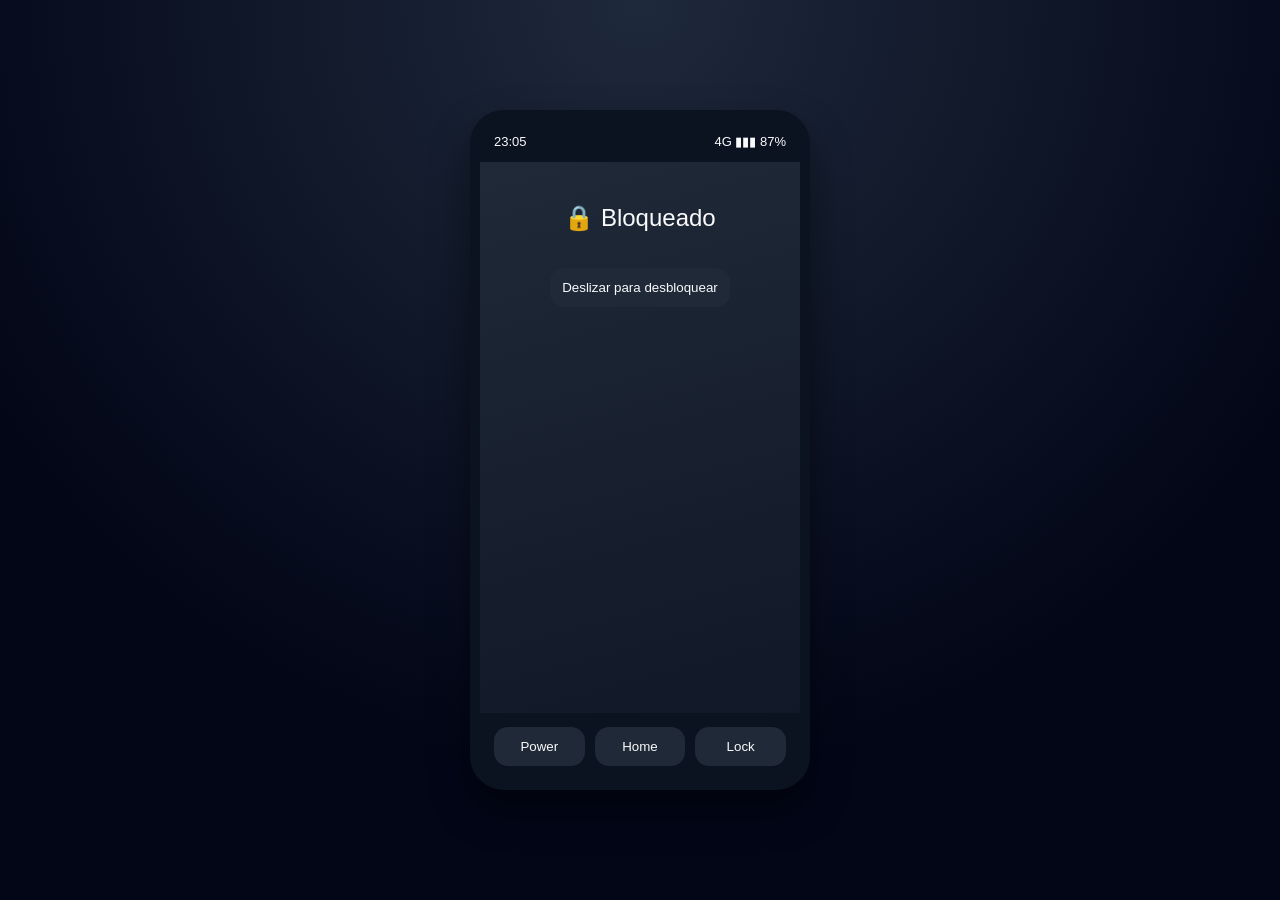
==== index.html @ 044fde47 "chore: guard clock interval setup Agent-Logs-Url: https://github.com/Alfredoprogramador/Celular_Imit" ====
<!doctype html>
<html lang="pt-BR">
  <head>
    <meta charset="UTF-8" />
    <meta name="viewport" content="width=device-width, initial-scale=1.0" />
    <title>Emulador Android para PC</title>
    <style>
      :root {
        color-scheme: dark;
        --bg: #0f172a;
        --panel: #111827;
        --screen: #1f2937;
        --accent: #22c55e;
        --text: #f9fafb;
      }

      * {
        box-sizing: border-box;
        font-family: Arial, sans-serif;
      }

      body {
        margin: 0;
        min-height: 100vh;
        background: radial-gradient(circle at top, #1e293b 0%, #020617 70%);
        display: grid;
        place-items: center;
        color: var(--text);
      }

      .phone {
        width: 340px;
        height: 680px;
        background: var(--panel);
        border: 10px solid #0b1220;
        border-radius: 34px;
        box-shadow: 0 20px 40px rgba(0, 0, 0, 0.45);
        display: flex;
        flex-direction: column;
        overflow: hidden;
      }

      .status {
        height: 42px;
        display: flex;
        align-items: center;
        justify-content: space-between;
        padding: 0 14px;
        background: #0b1220;
        font-size: 13px;
      }

      .screen {
        flex: 1;
        background: linear-gradient(165deg, #1f2937 0%, #111827 100%);
        padding: 18px;
        display: grid;
        gap: 12px;
        align-content: start;
      }

      .locked {
        display: grid;
        place-items: center;
        font-size: 24px;
        text-align: center;
        gap: 12px;
      }

      .apps {
        display: grid;
        grid-template-columns: repeat(2, minmax(120px, 1fr));
        gap: 12px;
      }

      .app,
      .action,
      .key {
        border: none;
        border-radius: 14px;
        color: var(--text);
        background: #1f2937;
        padding: 12px;
        cursor: pointer;
      }

      .app:hover,
      .action:hover,
      .key:hover {
        background: #374151;
      }

      .output {
        background: #0b1220;
        border-radius: 12px;
        padding: 12px;
        min-height: 94px;
        font-size: 14px;
      }

      .dial {
        display: grid;
        grid-template-columns: repeat(3, 1fr);
        gap: 8px;
      }

      .controls {
        display: grid;
        grid-template-columns: repeat(3, 1fr);
        gap: 10px;
        padding: 14px;
        background: #0b1220;
      }

      .action {
        background: #1f2937;
      }

      .call {
        background: var(--accent);
        color: #022c22;
        font-weight: bold;
      }
    </style>
  </head>
  <body>
    <main class="phone">
      <header class="status">
        <span id="clock">00:00</span>
        <span>4G ▮▮▮ 87%</span>
      </header>

      <section class="screen" id="screen"></section>

      <footer class="controls">
        <button class="action" id="power" aria-label="Ligar ou desligar aparelho">Power</button>
        <button class="action" id="home" aria-label="Voltar para tela inicial">Home</button>
        <button class="action" id="lock" aria-label="Bloquear aparelho">Lock</button>
      </footer>
    </main>

    <script>
      const state = {
        powered: true,
        locked: true,
        activeApp: null,
        dialedNumber: ""
      };
      const dialKeys = [1, 2, 3, 4, 5, 6, 7, 8, 9, "*", 0, "#"];
      const MAX_DIAL_LENGTH = 15;
      const dialPattern = new RegExp(`^[0-9*#]{1,${MAX_DIAL_LENGTH}}$`);

      const screen = document.getElementById("screen");
      const clock = document.getElementById("clock");

      function tickClock() {
        if (!clock) return;
        const now = new Date();
        clock.textContent = now.toLocaleTimeString("pt-BR", {
          hour: "2-digit",
          minute: "2-digit"
        });
      }

      function escapeHtml(value) {
        return String(value)
          .replaceAll("&", "&amp;")
          .replaceAll("<", "&lt;")
          .replaceAll(">", "&gt;")
          .replaceAll("\"", "&quot;")
          .replaceAll("'", "&#39;");
      }

      function render() {
        if (!state.powered) {
          screen.innerHTML = `<div class="locked"><p>Tela desligada</p><small>Pressione Power</small></div>`;
          return;
        }

        if (state.locked) {
          screen.innerHTML = `<div class="locked"><p>🔒 Bloqueado</p><button class="action" id="unlock">Deslizar para desbloquear</button></div>`;
          document.getElementById("unlock").onclick = () => {
            state.locked = false;
            render();
          };
          return;
        }

        if (!state.activeApp) {
          screen.innerHTML = `
            <h3>Apps</h3>
            <div class="apps">
              <button class="app" data-app="phone">📞 Telefone</button>
              <button class="app" data-app="messages">💬 Mensagens</button>
              <button class="app" data-app="camera">📷 Câmera</button>
              <button class="app" data-app="browser">🌐 Navegador</button>
            </div>
            <div class="output">Selecione um app para simular o uso no PC.</div>
          `;

          document.querySelectorAll("[data-app]").forEach((button) => {
            button.onclick = () => {
              state.activeApp = button.dataset.app;
              render();
            };
          });
          return;
        }

        if (state.activeApp === "phone") {
          screen.innerHTML = `
            <h3>📞 Discador Android</h3>
            <div class="output" id="dial-output" aria-live="polite">Número: ${state.dialedNumber ? escapeHtml(state.dialedNumber) : "(vazio)"}</div>
            <div class="dial">
              ${dialKeys.map((k) => `<button class="key" data-key="${escapeHtml(k)}">${escapeHtml(k)}</button>`).join("")}
            </div>
            <button class="action call" id="call">Ligar</button>
          `;

          document.querySelectorAll("[data-key]").forEach((button) => {
            button.onclick = () => {
              if (state.dialedNumber.length >= MAX_DIAL_LENGTH) return;
              state.dialedNumber += button.dataset.key;
              render();
            };
          });

          document.getElementById("call").onclick = () => {
            const output = document.getElementById("dial-output");
            if (!state.dialedNumber) {
              output.textContent = "Digite um número antes de ligar.";
              return;
            }
            if (!dialPattern.test(state.dialedNumber)) {
              output.textContent = "Número inválido.";
              state.dialedNumber = "";
              return;
            }
            output.textContent = `Chamando ${state.dialedNumber}...`;
            state.dialedNumber = "";
          };

          return;
        }

        if (state.activeApp === "messages") {
          screen.innerHTML = `
            <h3>💬 Mensagens</h3>
            <div class="output">Nenhuma mensagem nova.</div>
          `;
          return;
        }

        if (state.activeApp === "camera") {
          screen.innerHTML = `
            <h3>📷 Câmera</h3>
            <div class="output">Câmera simulada: visualize a prévia e capture screenshots no PC.</div>
          `;
          return;
        }

        screen.innerHTML = `
          <h3>🌐 Navegador</h3>
          <div class="output">Navegação simulada no ambiente desktop.</div>
        `;
      }

      document.getElementById("power").onclick = () => {
        state.powered = !state.powered;
        state.locked = true;
        state.activeApp = null;
        state.dialedNumber = "";
        render();
      };

      document.getElementById("home").onclick = () => {
        if (!state.powered || state.locked) return;
        state.activeApp = null;
        state.dialedNumber = "";
        render();
      };

      document.getElementById("lock").onclick = () => {
        if (!state.powered) return;
        state.locked = true;
        state.activeApp = null;
        state.dialedNumber = "";
        render();
      };

      tickClock();
      if (clock) setInterval(tickClock, 1000);
      render();
    </script>
  </body>
</html>
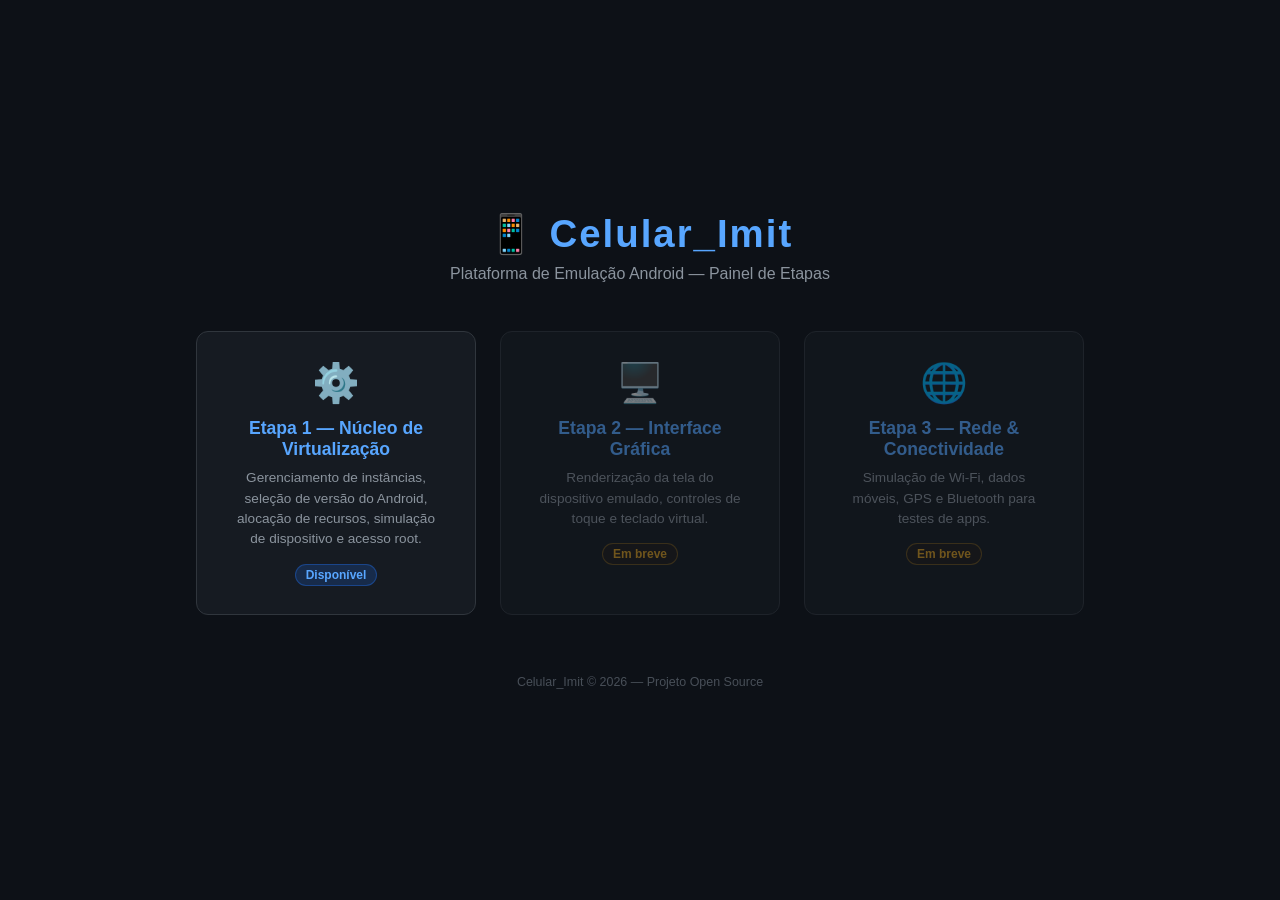
==== commit 7f21cd6d: "feat: Etapa 1 - Núcleo de Virtualização e Sistema Agent-Logs-Url: https://github.com/Alfredoprograma" ====
--- a/index.html
+++ b/index.html
@@ -1,296 +1,132 @@
-<!doctype html>
+<!DOCTYPE html>
 <html lang="pt-BR">
-  <head>
-    <meta charset="UTF-8" />
-    <meta name="viewport" content="width=device-width, initial-scale=1.0" />
-    <title>Emulador Android para PC</title>
-    <style>
-      :root {
-        color-scheme: dark;
-        --bg: #0f172a;
-        --panel: #111827;
-        --screen: #1f2937;
-        --accent: #22c55e;
-        --text: #f9fafb;
-      }
+<head>
+  <meta charset="UTF-8" />
+  <meta name="viewport" content="width=device-width, initial-scale=1.0" />
+  <title>Celular_Imit — Emulador Android</title>
+  <style>
+    *, *::before, *::after { box-sizing: border-box; margin: 0; padding: 0; }
 
-      * {
-        box-sizing: border-box;
-        font-family: Arial, sans-serif;
-      }
+    body {
+      font-family: 'Segoe UI', Arial, sans-serif;
+      background: #0d1117;
+      color: #c9d1d9;
+      min-height: 100vh;
+      display: flex;
+      flex-direction: column;
+      align-items: center;
+      justify-content: center;
+    }
 
-      body {
-        margin: 0;
-        min-height: 100vh;
-        background: radial-gradient(circle at top, #1e293b 0%, #020617 70%);
-        display: grid;
-        place-items: center;
-        color: var(--text);
-      }
+    header {
+      text-align: center;
+      margin-bottom: 48px;
+    }
 
-      .phone {
-        width: 340px;
-        height: 680px;
-        background: var(--panel);
-        border: 10px solid #0b1220;
-        border-radius: 34px;
-        box-shadow: 0 20px 40px rgba(0, 0, 0, 0.45);
-        display: flex;
-        flex-direction: column;
-        overflow: hidden;
-      }
+    header h1 {
+      font-size: 2.4rem;
+      color: #58a6ff;
+      letter-spacing: 2px;
+    }
 
-      .status {
-        height: 42px;
-        display: flex;
-        align-items: center;
-        justify-content: space-between;
-        padding: 0 14px;
-        background: #0b1220;
-        font-size: 13px;
-      }
+    header p {
+      margin-top: 8px;
+      font-size: 1rem;
+      color: #8b949e;
+    }
 
-      .screen {
-        flex: 1;
-        background: linear-gradient(165deg, #1f2937 0%, #111827 100%);
-        padding: 18px;
-        display: grid;
-        gap: 12px;
-        align-content: start;
-      }
+    .stages {
+      display: flex;
+      gap: 24px;
+      flex-wrap: wrap;
+      justify-content: center;
+    }
 
-      .locked {
-        display: grid;
-        place-items: center;
-        font-size: 24px;
-        text-align: center;
-        gap: 12px;
-      }
+    .stage-card {
+      background: #161b22;
+      border: 1px solid #30363d;
+      border-radius: 12px;
+      padding: 28px 36px;
+      width: 280px;
+      text-align: center;
+      transition: border-color 0.2s, transform 0.2s;
+      text-decoration: none;
+      color: inherit;
+      display: block;
+    }
 
-      .apps {
-        display: grid;
-        grid-template-columns: repeat(2, minmax(120px, 1fr));
-        gap: 12px;
-      }
+    .stage-card:hover {
+      border-color: #58a6ff;
+      transform: translateY(-4px);
+    }
 
-      .app,
-      .action,
-      .key {
-        border: none;
-        border-radius: 14px;
-        color: var(--text);
-        background: #1f2937;
-        padding: 12px;
-        cursor: pointer;
-      }
+    .stage-card .icon {
+      font-size: 2.4rem;
+      margin-bottom: 12px;
+    }
 
-      .app:hover,
-      .action:hover,
-      .key:hover {
-        background: #374151;
-      }
+    .stage-card h2 {
+      font-size: 1.1rem;
+      color: #58a6ff;
+      margin-bottom: 8px;
+    }
 
-      .output {
-        background: #0b1220;
-        border-radius: 12px;
-        padding: 12px;
-        min-height: 94px;
-        font-size: 14px;
-      }
+    .stage-card p {
+      font-size: 0.85rem;
+      color: #8b949e;
+      line-height: 1.5;
+    }
 
-      .dial {
-        display: grid;
-        grid-template-columns: repeat(3, 1fr);
-        gap: 8px;
-      }
+    .badge {
+      display: inline-block;
+      margin-top: 14px;
+      padding: 3px 10px;
+      border-radius: 20px;
+      font-size: 0.75rem;
+      font-weight: 600;
+      background: #1f6feb33;
+      color: #58a6ff;
+      border: 1px solid #1f6feb66;
+    }
 
-      .controls {
-        display: grid;
-        grid-template-columns: repeat(3, 1fr);
-        gap: 10px;
-        padding: 14px;
-        background: #0b1220;
-      }
+    .badge.wip { background: #3d1f0033; color: #d29922; border-color: #d2992266; }
 
-      .action {
-        background: #1f2937;
-      }
+    footer {
+      margin-top: 60px;
+      font-size: 0.78rem;
+      color: #484f58;
+    }
+  </style>
+</head>
+<body>
+  <header>
+    <h1>📱 Celular_Imit</h1>
+    <p>Plataforma de Emulação Android — Painel de Etapas</p>
+  </header>
 
-      .call {
-        background: var(--accent);
-        color: #022c22;
-        font-weight: bold;
-      }
-    </style>
-  </head>
-  <body>
-    <main class="phone">
-      <header class="status">
-        <span id="clock">00:00</span>
-        <span>4G ▮▮▮ 87%</span>
-      </header>
+  <div class="stages">
+    <a class="stage-card" href="virtualization/nucleus.html">
+      <div class="icon">⚙️</div>
+      <h2>Etapa 1 — Núcleo de Virtualização</h2>
+      <p>Gerenciamento de instâncias, seleção de versão do Android, alocação de recursos, simulação de dispositivo e acesso root.</p>
+      <span class="badge">Disponível</span>
+    </a>
 
-      <section class="screen" id="screen"></section>
+    <div class="stage-card" style="cursor:default; opacity:0.5;">
+      <div class="icon">🖥️</div>
+      <h2>Etapa 2 — Interface Gráfica</h2>
+      <p>Renderização da tela do dispositivo emulado, controles de toque e teclado virtual.</p>
+      <span class="badge wip">Em breve</span>
+    </div>
 
-      <footer class="controls">
-        <button class="action" id="power" aria-label="Ligar ou desligar aparelho">Power</button>
-        <button class="action" id="home" aria-label="Voltar para tela inicial">Home</button>
-        <button class="action" id="lock" aria-label="Bloquear aparelho">Lock</button>
-      </footer>
-    </main>
+    <div class="stage-card" style="cursor:default; opacity:0.5;">
+      <div class="icon">🌐</div>
+      <h2>Etapa 3 — Rede & Conectividade</h2>
+      <p>Simulação de Wi-Fi, dados móveis, GPS e Bluetooth para testes de apps.</p>
+      <span class="badge wip">Em breve</span>
+    </div>
+  </div>
 
-    <script>
-      const state = {
-        powered: true,
-        locked: true,
-        activeApp: null,
-        dialedNumber: ""
-      };
-      const dialKeys = [1, 2, 3, 4, 5, 6, 7, 8, 9, "*", 0, "#"];
-      const MAX_DIAL_LENGTH = 15;
-      const dialPattern = new RegExp(`^[0-9*#]{1,${MAX_DIAL_LENGTH}}$`);
-
-      const screen = document.getElementById("screen");
-      const clock = document.getElementById("clock");
-
-      function tickClock() {
-        if (!clock) return;
-        const now = new Date();
-        clock.textContent = now.toLocaleTimeString("pt-BR", {
-          hour: "2-digit",
-          minute: "2-digit"
-        });
-      }
-
-      function escapeHtml(value) {
-        return String(value)
-          .replaceAll("&", "&amp;")
-          .replaceAll("<", "&lt;")
-          .replaceAll(">", "&gt;")
-          .replaceAll("\"", "&quot;")
-          .replaceAll("'", "&#39;");
-      }
-
-      function render() {
-        if (!state.powered) {
-          screen.innerHTML = `<div class="locked"><p>Tela desligada</p><small>Pressione Power</small></div>`;
-          return;
-        }
-
-        if (state.locked) {
-          screen.innerHTML = `<div class="locked"><p>🔒 Bloqueado</p><button class="action" id="unlock">Deslizar para desbloquear</button></div>`;
-          document.getElementById("unlock").onclick = () => {
-            state.locked = false;
-            render();
-          };
-          return;
-        }
-
-        if (!state.activeApp) {
-          screen.innerHTML = `
-            <h3>Apps</h3>
-            <div class="apps">
-              <button class="app" data-app="phone">📞 Telefone</button>
-              <button class="app" data-app="messages">💬 Mensagens</button>
-              <button class="app" data-app="camera">📷 Câmera</button>
-              <button class="app" data-app="browser">🌐 Navegador</button>
-            </div>
-            <div class="output">Selecione um app para simular o uso no PC.</div>
-          `;
-
-          document.querySelectorAll("[data-app]").forEach((button) => {
-            button.onclick = () => {
-              state.activeApp = button.dataset.app;
-              render();
-            };
-          });
-          return;
-        }
-
-        if (state.activeApp === "phone") {
-          screen.innerHTML = `
-            <h3>📞 Discador Android</h3>
-            <div class="output" id="dial-output" aria-live="polite">Número: ${state.dialedNumber ? escapeHtml(state.dialedNumber) : "(vazio)"}</div>
-            <div class="dial">
-              ${dialKeys.map((k) => `<button class="key" data-key="${escapeHtml(k)}">${escapeHtml(k)}</button>`).join("")}
-            </div>
-            <button class="action call" id="call">Ligar</button>
-          `;
-
-          document.querySelectorAll("[data-key]").forEach((button) => {
-            button.onclick = () => {
-              if (state.dialedNumber.length >= MAX_DIAL_LENGTH) return;
-              state.dialedNumber += button.dataset.key;
-              render();
-            };
-          });
-
-          document.getElementById("call").onclick = () => {
-            const output = document.getElementById("dial-output");
-            if (!state.dialedNumber) {
-              output.textContent = "Digite um número antes de ligar.";
-              return;
-            }
-            if (!dialPattern.test(state.dialedNumber)) {
-              output.textContent = "Número inválido.";
-              state.dialedNumber = "";
-              return;
-            }
-            output.textContent = `Chamando ${state.dialedNumber}...`;
-            state.dialedNumber = "";
-          };
-
-          return;
-        }
-
-        if (state.activeApp === "messages") {
-          screen.innerHTML = `
-            <h3>💬 Mensagens</h3>
-            <div class="output">Nenhuma mensagem nova.</div>
-          `;
-          return;
-        }
-
-        if (state.activeApp === "camera") {
-          screen.innerHTML = `
-            <h3>📷 Câmera</h3>
-            <div class="output">Câmera simulada: visualize a prévia e capture screenshots no PC.</div>
-          `;
-          return;
-        }
-
-        screen.innerHTML = `
-          <h3>🌐 Navegador</h3>
-          <div class="output">Navegação simulada no ambiente desktop.</div>
-        `;
-      }
-
-      document.getElementById("power").onclick = () => {
-        state.powered = !state.powered;
-        state.locked = true;
-        state.activeApp = null;
-        state.dialedNumber = "";
-        render();
-      };
-
-      document.getElementById("home").onclick = () => {
-        if (!state.powered || state.locked) return;
-        state.activeApp = null;
-        state.dialedNumber = "";
-        render();
-      };
-
-      document.getElementById("lock").onclick = () => {
-        if (!state.powered) return;
-        state.locked = true;
-        state.activeApp = null;
-        state.dialedNumber = "";
-        render();
-      };
-
-      tickClock();
-      if (clock) setInterval(tickClock, 1000);
-      render();
-    </script>
-  </body>
+  <footer>Celular_Imit © 2026 — Projeto Open Source</footer>
+</body>
 </html>
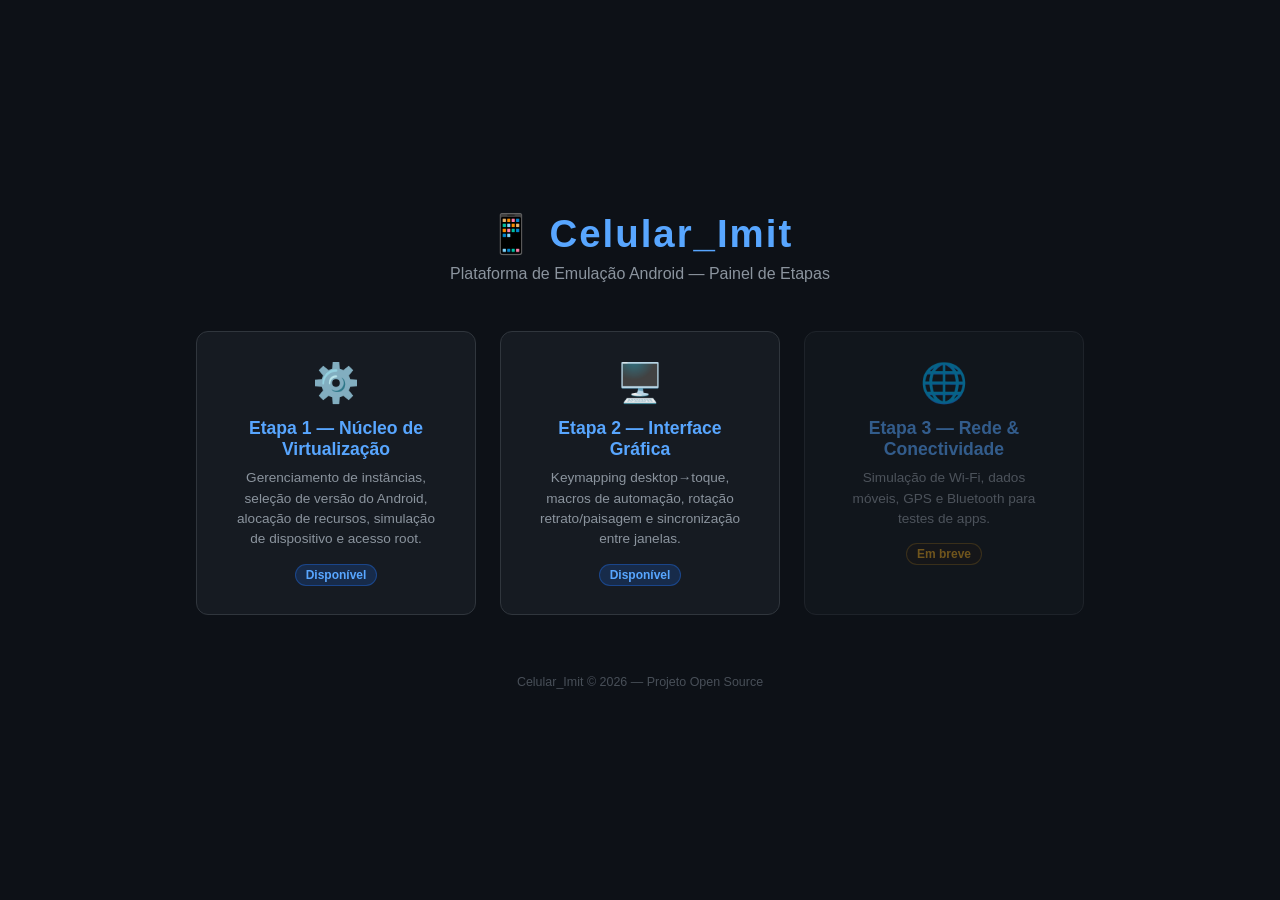
==== commit d1067f55: "feat: implementar etapa 2 de interface e controles Agent-Logs-Url: https://github.com/Alfredoprogram" ====
--- a/index.html
+++ b/index.html
@@ -112,12 +112,12 @@
       <span class="badge">Disponível</span>
     </a>
 
-    <div class="stage-card" style="cursor:default; opacity:0.5;">
+    <a class="stage-card" href="interface/interface.html">
       <div class="icon">🖥️</div>
       <h2>Etapa 2 — Interface Gráfica</h2>
-      <p>Renderização da tela do dispositivo emulado, controles de toque e teclado virtual.</p>
-      <span class="badge wip">Em breve</span>
-    </div>
+      <p>Keymapping desktop→toque, macros de automação, rotação retrato/paisagem e sincronização entre janelas.</p>
+      <span class="badge">Disponível</span>
+    </a>
 
     <div class="stage-card" style="cursor:default; opacity:0.5;">
       <div class="icon">🌐</div>
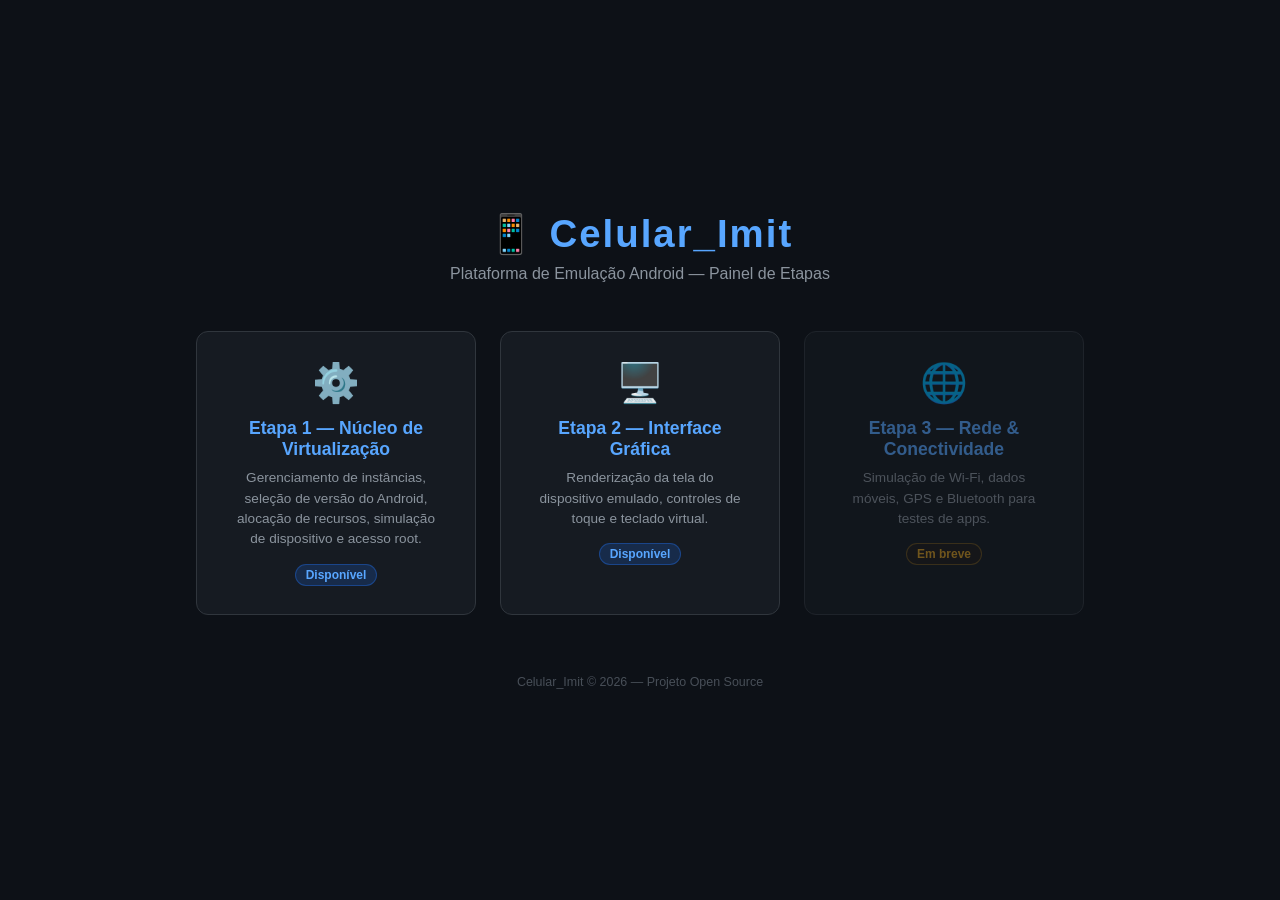
==== commit 5b4a4571: "fix: resolve add/add conflict in index.html Keep stages hub (origin/main) as index.html and preserve" ====
--- a/index.html
+++ b/index.html
@@ -112,10 +112,10 @@
       <span class="badge">Disponível</span>
     </a>
 
-    <a class="stage-card" href="interface/interface.html">
+    <a class="stage-card" href="emulator.html">
       <div class="icon">🖥️</div>
       <h2>Etapa 2 — Interface Gráfica</h2>
-      <p>Keymapping desktop→toque, macros de automação, rotação retrato/paisagem e sincronização entre janelas.</p>
+      <p>Renderização da tela do dispositivo emulado, controles de toque e teclado virtual.</p>
       <span class="badge">Disponível</span>
     </a>
 
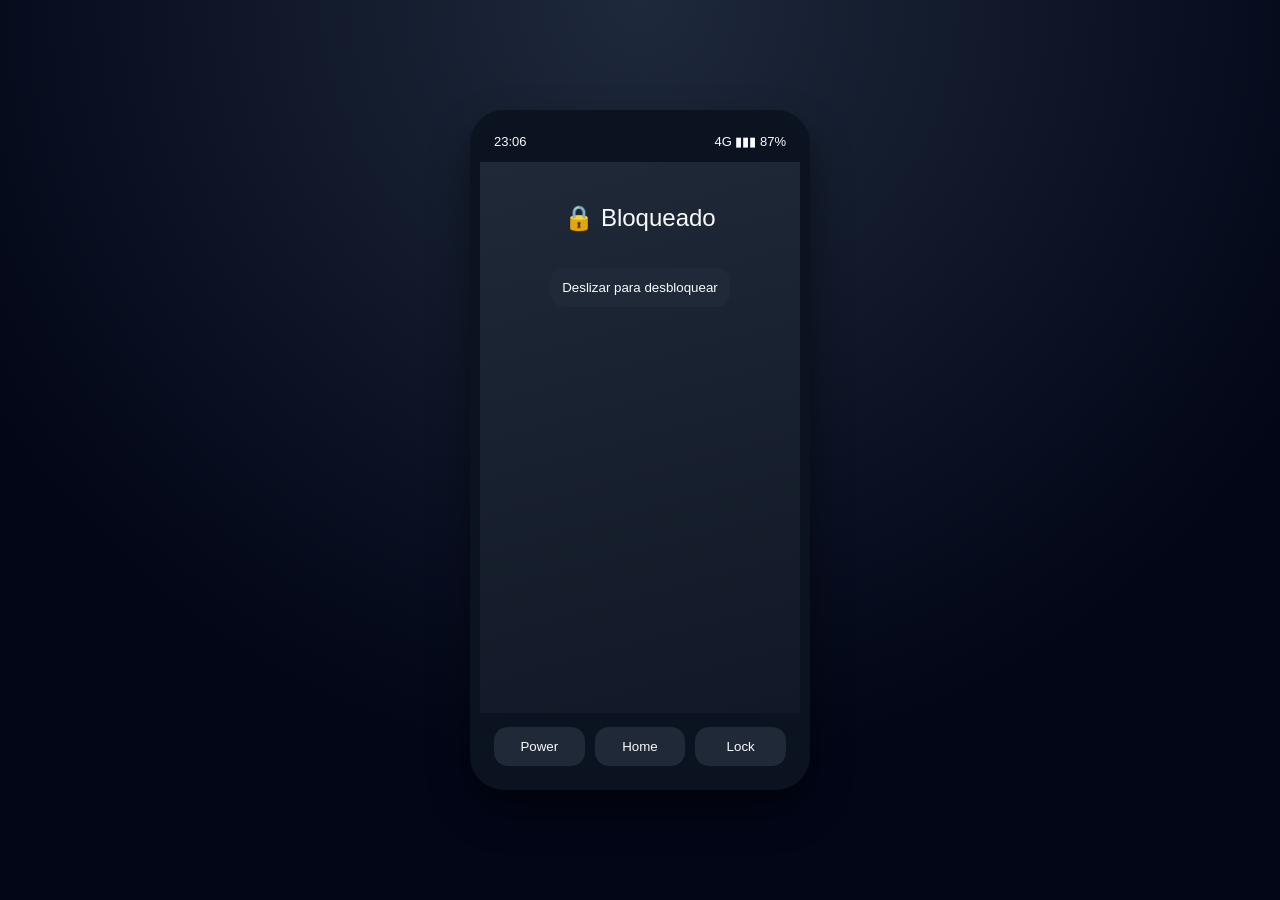
==== commit d8c36de5: "fix: apply stage 2 interface/control review updates Agent-Logs-Url: https://github.com/Alfredoprogra" ====
--- a/index.html
+++ b/index.html
@@ -1,132 +1,306 @@
-<!DOCTYPE html>
+<!doctype html>
 <html lang="pt-BR">
-<head>
-  <meta charset="UTF-8" />
-  <meta name="viewport" content="width=device-width, initial-scale=1.0" />
-  <title>Celular_Imit — Emulador Android</title>
-  <style>
-    *, *::before, *::after { box-sizing: border-box; margin: 0; padding: 0; }
-
-    body {
-      font-family: 'Segoe UI', Arial, sans-serif;
-      background: #0d1117;
-      color: #c9d1d9;
-      min-height: 100vh;
-      display: flex;
-      flex-direction: column;
-      align-items: center;
-      justify-content: center;
-    }
-
-    header {
-      text-align: center;
-      margin-bottom: 48px;
-    }
-
-    header h1 {
-      font-size: 2.4rem;
-      color: #58a6ff;
-      letter-spacing: 2px;
-    }
-
-    header p {
-      margin-top: 8px;
-      font-size: 1rem;
-      color: #8b949e;
-    }
-
-    .stages {
-      display: flex;
-      gap: 24px;
-      flex-wrap: wrap;
-      justify-content: center;
-    }
-
-    .stage-card {
-      background: #161b22;
-      border: 1px solid #30363d;
-      border-radius: 12px;
-      padding: 28px 36px;
-      width: 280px;
-      text-align: center;
-      transition: border-color 0.2s, transform 0.2s;
-      text-decoration: none;
-      color: inherit;
-      display: block;
-    }
-
-    .stage-card:hover {
-      border-color: #58a6ff;
-      transform: translateY(-4px);
-    }
-
-    .stage-card .icon {
-      font-size: 2.4rem;
-      margin-bottom: 12px;
-    }
-
-    .stage-card h2 {
-      font-size: 1.1rem;
-      color: #58a6ff;
-      margin-bottom: 8px;
-    }
-
-    .stage-card p {
-      font-size: 0.85rem;
-      color: #8b949e;
-      line-height: 1.5;
-    }
-
-    .badge {
-      display: inline-block;
-      margin-top: 14px;
-      padding: 3px 10px;
-      border-radius: 20px;
-      font-size: 0.75rem;
-      font-weight: 600;
-      background: #1f6feb33;
-      color: #58a6ff;
-      border: 1px solid #1f6feb66;
-    }
-
-    .badge.wip { background: #3d1f0033; color: #d29922; border-color: #d2992266; }
-
-    footer {
-      margin-top: 60px;
-      font-size: 0.78rem;
-      color: #484f58;
-    }
-  </style>
-</head>
-<body>
-  <header>
-    <h1>📱 Celular_Imit</h1>
-    <p>Plataforma de Emulação Android — Painel de Etapas</p>
-  </header>
-
-  <div class="stages">
-    <a class="stage-card" href="virtualization/nucleus.html">
-      <div class="icon">⚙️</div>
-      <h2>Etapa 1 — Núcleo de Virtualização</h2>
-      <p>Gerenciamento de instâncias, seleção de versão do Android, alocação de recursos, simulação de dispositivo e acesso root.</p>
-      <span class="badge">Disponível</span>
-    </a>
-
-    <a class="stage-card" href="emulator.html">
-      <div class="icon">🖥️</div>
-      <h2>Etapa 2 — Interface Gráfica</h2>
-      <p>Renderização da tela do dispositivo emulado, controles de toque e teclado virtual.</p>
-      <span class="badge">Disponível</span>
-    </a>
-
-    <div class="stage-card" style="cursor:default; opacity:0.5;">
-      <div class="icon">🌐</div>
-      <h2>Etapa 3 — Rede & Conectividade</h2>
-      <p>Simulação de Wi-Fi, dados móveis, GPS e Bluetooth para testes de apps.</p>
-      <span class="badge wip">Em breve</span>
-    </div>
-  </div>
-
-  <footer>Celular_Imit © 2026 — Projeto Open Source</footer>
-</body>
+  <head>
+    <meta charset="UTF-8" />
+    <meta name="viewport" content="width=device-width, initial-scale=1.0" />
+    <title>Emulador Android para PC</title>
+    <style>
+      :root {
+        color-scheme: dark;
+        --bg: #0f172a;
+        --panel: #111827;
+        --screen: #1f2937;
+        --accent: #22c55e;
+        --text: #f9fafb;
+      }
+
+      * {
+        box-sizing: border-box;
+        font-family: Arial, sans-serif;
+      }
+
+      body {
+        margin: 0;
+        min-height: 100vh;
+        background: radial-gradient(circle at top, #1e293b 0%, #020617 70%);
+        display: grid;
+        place-items: center;
+        color: var(--text);
+      }
+
+      .phone {
+        width: 340px;
+        height: 680px;
+        background: var(--panel);
+        border: 10px solid #0b1220;
+        border-radius: 34px;
+        box-shadow: 0 20px 40px rgba(0, 0, 0, 0.45);
+        display: flex;
+        flex-direction: column;
+        overflow: hidden;
+      }
+
+      .status {
+        height: 42px;
+        display: flex;
+        align-items: center;
+        justify-content: space-between;
+        padding: 0 14px;
+        background: #0b1220;
+        font-size: 13px;
+      }
+
+      .screen {
+        flex: 1;
+        background: linear-gradient(165deg, #1f2937 0%, #111827 100%);
+        padding: 18px;
+        display: grid;
+        gap: 12px;
+        align-content: start;
+      }
+
+      .locked {
+        display: grid;
+        place-items: center;
+        font-size: 24px;
+        text-align: center;
+        gap: 12px;
+      }
+
+      .apps {
+        display: grid;
+        grid-template-columns: repeat(2, minmax(120px, 1fr));
+        gap: 12px;
+      }
+
+      .app,
+      .action,
+      .key {
+        border: none;
+        border-radius: 14px;
+        color: var(--text);
+        background: #1f2937;
+        padding: 12px;
+        cursor: pointer;
+      }
+
+      .app:hover,
+      .action:hover,
+      .key:hover {
+        background: #374151;
+      }
+
+      .output {
+        background: #0b1220;
+        border-radius: 12px;
+        padding: 12px;
+        min-height: 94px;
+        font-size: 14px;
+      }
+
+      .dial {
+        display: grid;
+        grid-template-columns: repeat(3, 1fr);
+        gap: 8px;
+      }
+
+      .controls {
+        display: grid;
+        grid-template-columns: repeat(3, 1fr);
+        gap: 10px;
+        padding: 14px;
+        background: #0b1220;
+      }
+
+      .action {
+        background: #1f2937;
+      }
+
+      .call {
+        background: var(--accent);
+        color: #022c22;
+        font-weight: bold;
+      }
+    </style>
+  </head>
+  <body>
+    <main class="phone">
+      <header class="status">
+        <span id="clock">00:00</span>
+        <span>4G ▮▮▮ 87%</span>
+      </header>
+
+      <section class="screen" id="screen"></section>
+
+      <footer class="controls">
+        <button class="action" id="power" aria-label="Ligar ou desligar aparelho">Power</button>
+        <button class="action" id="home" aria-label="Voltar para tela inicial">Home</button>
+        <button class="action" id="lock" aria-label="Bloquear aparelho">Lock</button>
+      </footer>
+    </main>
+
+    <script>
+      const state = {
+        powered: true,
+        locked: true,
+        activeApp: null,
+        dialedNumber: ""
+      };
+      const dialKeys = [1, 2, 3, 4, 5, 6, 7, 8, 9, "*", 0, "#"];
+      const MAX_DIAL_LENGTH = 15;
+      const dialPattern = new RegExp(`^[0-9*#]{1,${MAX_DIAL_LENGTH}}$`);
+
+      const screen = document.getElementById("screen");
+      const clock = document.getElementById("clock");
+
+      function tickClock() {
+        if (!clock) return;
+        const now = new Date();
+        clock.textContent = now.toLocaleTimeString("pt-BR", {
+          hour: "2-digit",
+          minute: "2-digit"
+        });
+      }
+
+      function escapeHtml(value) {
+        return String(value)
+          .replace(/&/g, "&amp;")
+          .replace(/</g, "&lt;")
+          .replace(/>/g, "&gt;")
+          .replace(/"/g, "&quot;")
+          .replace(/'/g, "&#39;");
+      }
+
+      function updateDialOutputText(customText) {
+        const output = document.getElementById("dial-output");
+        if (!output) return;
+        if (customText) {
+          output.textContent = customText;
+          return;
+        }
+        output.textContent = `Número: ${state.dialedNumber || "(vazio)"}`;
+      }
+
+      function render() {
+        if (!state.powered) {
+          screen.innerHTML = `<div class="locked"><p>Tela desligada</p><small>Pressione Power</small></div>`;
+          return;
+        }
+
+        if (state.locked) {
+          screen.innerHTML = `<div class="locked"><p>🔒 Bloqueado</p><button class="action" id="unlock">Deslizar para desbloquear</button></div>`;
+          document.getElementById("unlock").onclick = () => {
+            state.locked = false;
+            render();
+          };
+          return;
+        }
+
+        if (!state.activeApp) {
+          screen.innerHTML = `
+            <h3>Apps</h3>
+            <div class="apps">
+              <button class="app" data-app="phone">📞 Telefone</button>
+              <button class="app" data-app="messages">💬 Mensagens</button>
+              <button class="app" data-app="camera">📷 Câmera</button>
+              <button class="app" data-app="browser">🌐 Navegador</button>
+            </div>
+            <div class="output">Selecione um app para simular o uso no PC.</div>
+          `;
+
+          document.querySelectorAll("[data-app]").forEach((button) => {
+            button.onclick = () => {
+              state.activeApp = button.dataset.app;
+              render();
+            };
+          });
+          return;
+        }
+
+        if (state.activeApp === "phone") {
+          screen.innerHTML = `
+            <h3>📞 Discador Android</h3>
+            <div class="output" id="dial-output" aria-live="polite"></div>
+            <div class="dial">
+              ${dialKeys.map((k) => `<button class="key" data-key="${escapeHtml(k)}">${escapeHtml(k)}</button>`).join("")}
+            </div>
+            <button class="action call" id="call">Ligar</button>
+          `;
+          updateDialOutputText();
+
+          document.querySelectorAll("[data-key]").forEach((button) => {
+            button.onclick = () => {
+              if (state.dialedNumber.length >= MAX_DIAL_LENGTH) return;
+              state.dialedNumber += button.dataset.key;
+              updateDialOutputText();
+            };
+          });
+
+          document.getElementById("call").onclick = () => {
+            if (!state.dialedNumber) {
+              updateDialOutputText("Digite um número antes de ligar.");
+              return;
+            }
+            if (!dialPattern.test(state.dialedNumber)) {
+              updateDialOutputText("Número inválido.");
+              state.dialedNumber = "";
+              return;
+            }
+            updateDialOutputText(`Chamando ${state.dialedNumber}...`);
+            state.dialedNumber = "";
+          };
+
+          return;
+        }
+
+        if (state.activeApp === "messages") {
+          screen.innerHTML = `
+            <h3>💬 Mensagens</h3>
+            <div class="output">Nenhuma mensagem nova.</div>
+          `;
+          return;
+        }
+
+        if (state.activeApp === "camera") {
+          screen.innerHTML = `
+            <h3>📷 Câmera</h3>
+            <div class="output">Câmera simulada: visualize a prévia e capture screenshots no PC.</div>
+          `;
+          return;
+        }
+
+        screen.innerHTML = `
+          <h3>🌐 Navegador</h3>
+          <div class="output">Navegação simulada no ambiente desktop.</div>
+        `;
+      }
+
+      document.getElementById("power").onclick = () => {
+        state.powered = !state.powered;
+        state.locked = true;
+        state.activeApp = null;
+        state.dialedNumber = "";
+        render();
+      };
+
+      document.getElementById("home").onclick = () => {
+        if (!state.powered || state.locked) return;
+        state.activeApp = null;
+        state.dialedNumber = "";
+        render();
+      };
+
+      document.getElementById("lock").onclick = () => {
+        if (!state.powered) return;
+        state.locked = true;
+        state.activeApp = null;
+        state.dialedNumber = "";
+        render();
+      };
+
+      tickClock();
+      if (clock) setInterval(tickClock, 60000);
+      render();
+    </script>
+  </body>
 </html>
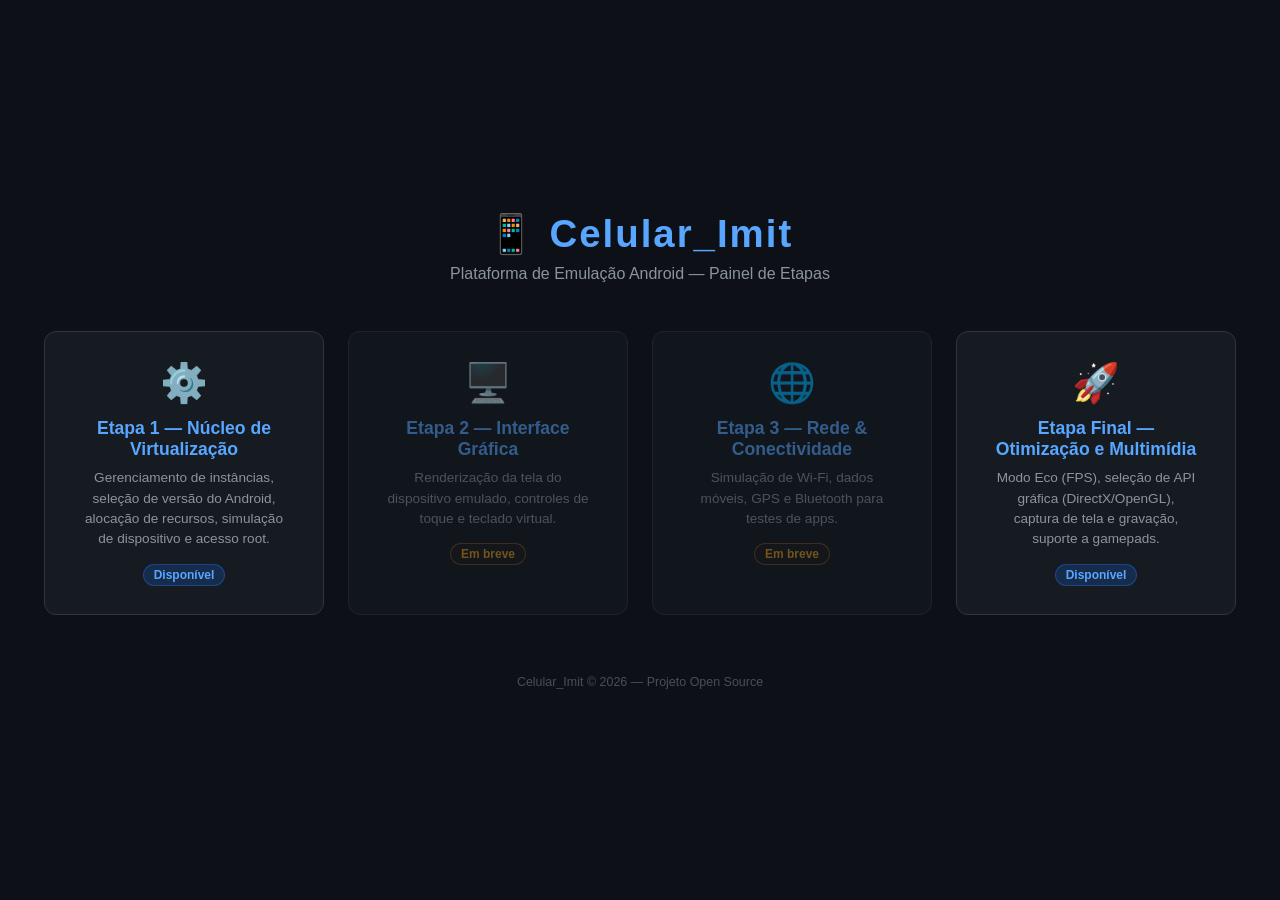
==== commit d753d7c5: "feat: Etapa Final — Otimização e Multimídia (Eco Mode, Graphics API, Screenshot/Recording, Gamepad) " ====
--- a/index.html
+++ b/index.html
@@ -1,306 +1,139 @@
-<!doctype html>
+<!DOCTYPE html>
 <html lang="pt-BR">
-  <head>
-    <meta charset="UTF-8" />
-    <meta name="viewport" content="width=device-width, initial-scale=1.0" />
-    <title>Emulador Android para PC</title>
-    <style>
-      :root {
-        color-scheme: dark;
-        --bg: #0f172a;
-        --panel: #111827;
-        --screen: #1f2937;
-        --accent: #22c55e;
-        --text: #f9fafb;
-      }
+<head>
+  <meta charset="UTF-8" />
+  <meta name="viewport" content="width=device-width, initial-scale=1.0" />
+  <title>Celular_Imit — Emulador Android</title>
+  <style>
+    *, *::before, *::after { box-sizing: border-box; margin: 0; padding: 0; }
 
-      * {
-        box-sizing: border-box;
-        font-family: Arial, sans-serif;
-      }
+    body {
+      font-family: 'Segoe UI', Arial, sans-serif;
+      background: #0d1117;
+      color: #c9d1d9;
+      min-height: 100vh;
+      display: flex;
+      flex-direction: column;
+      align-items: center;
+      justify-content: center;
+    }
 
-      body {
-        margin: 0;
-        min-height: 100vh;
-        background: radial-gradient(circle at top, #1e293b 0%, #020617 70%);
-        display: grid;
-        place-items: center;
-        color: var(--text);
-      }
+    header {
+      text-align: center;
+      margin-bottom: 48px;
+    }
 
-      .phone {
-        width: 340px;
-        height: 680px;
-        background: var(--panel);
-        border: 10px solid #0b1220;
-        border-radius: 34px;
-        box-shadow: 0 20px 40px rgba(0, 0, 0, 0.45);
-        display: flex;
-        flex-direction: column;
-        overflow: hidden;
-      }
+    header h1 {
+      font-size: 2.4rem;
+      color: #58a6ff;
+      letter-spacing: 2px;
+    }
 
-      .status {
-        height: 42px;
-        display: flex;
-        align-items: center;
-        justify-content: space-between;
-        padding: 0 14px;
-        background: #0b1220;
-        font-size: 13px;
-      }
+    header p {
+      margin-top: 8px;
+      font-size: 1rem;
+      color: #8b949e;
+    }
 
-      .screen {
-        flex: 1;
-        background: linear-gradient(165deg, #1f2937 0%, #111827 100%);
-        padding: 18px;
-        display: grid;
-        gap: 12px;
-        align-content: start;
-      }
+    .stages {
+      display: flex;
+      gap: 24px;
+      flex-wrap: wrap;
+      justify-content: center;
+    }
 
-      .locked {
-        display: grid;
-        place-items: center;
-        font-size: 24px;
-        text-align: center;
-        gap: 12px;
-      }
+    .stage-card {
+      background: #161b22;
+      border: 1px solid #30363d;
+      border-radius: 12px;
+      padding: 28px 36px;
+      width: 280px;
+      text-align: center;
+      transition: border-color 0.2s, transform 0.2s;
+      text-decoration: none;
+      color: inherit;
+      display: block;
+    }
 
-      .apps {
-        display: grid;
-        grid-template-columns: repeat(2, minmax(120px, 1fr));
-        gap: 12px;
-      }
+    .stage-card:hover {
+      border-color: #58a6ff;
+      transform: translateY(-4px);
+    }
 
-      .app,
-      .action,
-      .key {
-        border: none;
-        border-radius: 14px;
-        color: var(--text);
-        background: #1f2937;
-        padding: 12px;
-        cursor: pointer;
-      }
+    .stage-card .icon {
+      font-size: 2.4rem;
+      margin-bottom: 12px;
+    }
 
-      .app:hover,
-      .action:hover,
-      .key:hover {
-        background: #374151;
-      }
+    .stage-card h2 {
+      font-size: 1.1rem;
+      color: #58a6ff;
+      margin-bottom: 8px;
+    }
 
-      .output {
-        background: #0b1220;
-        border-radius: 12px;
-        padding: 12px;
-        min-height: 94px;
-        font-size: 14px;
-      }
+    .stage-card p {
+      font-size: 0.85rem;
+      color: #8b949e;
+      line-height: 1.5;
+    }
 
-      .dial {
-        display: grid;
-        grid-template-columns: repeat(3, 1fr);
-        gap: 8px;
-      }
+    .badge {
+      display: inline-block;
+      margin-top: 14px;
+      padding: 3px 10px;
+      border-radius: 20px;
+      font-size: 0.75rem;
+      font-weight: 600;
+      background: #1f6feb33;
+      color: #58a6ff;
+      border: 1px solid #1f6feb66;
+    }
 
-      .controls {
-        display: grid;
-        grid-template-columns: repeat(3, 1fr);
-        gap: 10px;
-        padding: 14px;
-        background: #0b1220;
-      }
+    .badge.wip { background: #3d1f0033; color: #d29922; border-color: #d2992266; }
 
-      .action {
-        background: #1f2937;
-      }
+    footer {
+      margin-top: 60px;
+      font-size: 0.78rem;
+      color: #484f58;
+    }
+  </style>
+</head>
+<body>
+  <header>
+    <h1>📱 Celular_Imit</h1>
+    <p>Plataforma de Emulação Android — Painel de Etapas</p>
+  </header>
 
-      .call {
-        background: var(--accent);
-        color: #022c22;
-        font-weight: bold;
-      }
-    </style>
-  </head>
-  <body>
-    <main class="phone">
-      <header class="status">
-        <span id="clock">00:00</span>
-        <span>4G ▮▮▮ 87%</span>
-      </header>
+  <div class="stages">
+    <a class="stage-card" href="virtualization/nucleus.html">
+      <div class="icon">⚙️</div>
+      <h2>Etapa 1 — Núcleo de Virtualização</h2>
+      <p>Gerenciamento de instâncias, seleção de versão do Android, alocação de recursos, simulação de dispositivo e acesso root.</p>
+      <span class="badge">Disponível</span>
+    </a>
 
-      <section class="screen" id="screen"></section>
+    <div class="stage-card" style="cursor:default; opacity:0.5;">
+      <div class="icon">🖥️</div>
+      <h2>Etapa 2 — Interface Gráfica</h2>
+      <p>Renderização da tela do dispositivo emulado, controles de toque e teclado virtual.</p>
+      <span class="badge wip">Em breve</span>
+    </div>
 
-      <footer class="controls">
-        <button class="action" id="power" aria-label="Ligar ou desligar aparelho">Power</button>
-        <button class="action" id="home" aria-label="Voltar para tela inicial">Home</button>
-        <button class="action" id="lock" aria-label="Bloquear aparelho">Lock</button>
-      </footer>
-    </main>
+    <div class="stage-card" style="cursor:default; opacity:0.5;">
+      <div class="icon">🌐</div>
+      <h2>Etapa 3 — Rede & Conectividade</h2>
+      <p>Simulação de Wi-Fi, dados móveis, GPS e Bluetooth para testes de apps.</p>
+      <span class="badge wip">Em breve</span>
+    </div>
 
-    <script>
-      const state = {
-        powered: true,
-        locked: true,
-        activeApp: null,
-        dialedNumber: ""
-      };
-      const dialKeys = [1, 2, 3, 4, 5, 6, 7, 8, 9, "*", 0, "#"];
-      const MAX_DIAL_LENGTH = 15;
-      const dialPattern = new RegExp(`^[0-9*#]{1,${MAX_DIAL_LENGTH}}$`);
+    <a class="stage-card" href="optimization/optimization.html">
+      <div class="icon">🚀</div>
+      <h2>Etapa Final — Otimização e Multimídia</h2>
+      <p>Modo Eco (FPS), seleção de API gráfica (DirectX/OpenGL), captura de tela e gravação, suporte a gamepads.</p>
+      <span class="badge">Disponível</span>
+    </a>
+  </div>
 
-      const screen = document.getElementById("screen");
-      const clock = document.getElementById("clock");
-
-      function tickClock() {
-        if (!clock) return;
-        const now = new Date();
-        clock.textContent = now.toLocaleTimeString("pt-BR", {
-          hour: "2-digit",
-          minute: "2-digit"
-        });
-      }
-
-      function escapeHtml(value) {
-        return String(value)
-          .replace(/&/g, "&amp;")
-          .replace(/</g, "&lt;")
-          .replace(/>/g, "&gt;")
-          .replace(/"/g, "&quot;")
-          .replace(/'/g, "&#39;");
-      }
-
-      function updateDialOutputText(customText) {
-        const output = document.getElementById("dial-output");
-        if (!output) return;
-        if (customText) {
-          output.textContent = customText;
-          return;
-        }
-        output.textContent = `Número: ${state.dialedNumber || "(vazio)"}`;
-      }
-
-      function render() {
-        if (!state.powered) {
-          screen.innerHTML = `<div class="locked"><p>Tela desligada</p><small>Pressione Power</small></div>`;
-          return;
-        }
-
-        if (state.locked) {
-          screen.innerHTML = `<div class="locked"><p>🔒 Bloqueado</p><button class="action" id="unlock">Deslizar para desbloquear</button></div>`;
-          document.getElementById("unlock").onclick = () => {
-            state.locked = false;
-            render();
-          };
-          return;
-        }
-
-        if (!state.activeApp) {
-          screen.innerHTML = `
-            <h3>Apps</h3>
-            <div class="apps">
-              <button class="app" data-app="phone">📞 Telefone</button>
-              <button class="app" data-app="messages">💬 Mensagens</button>
-              <button class="app" data-app="camera">📷 Câmera</button>
-              <button class="app" data-app="browser">🌐 Navegador</button>
-            </div>
-            <div class="output">Selecione um app para simular o uso no PC.</div>
-          `;
-
-          document.querySelectorAll("[data-app]").forEach((button) => {
-            button.onclick = () => {
-              state.activeApp = button.dataset.app;
-              render();
-            };
-          });
-          return;
-        }
-
-        if (state.activeApp === "phone") {
-          screen.innerHTML = `
-            <h3>📞 Discador Android</h3>
-            <div class="output" id="dial-output" aria-live="polite"></div>
-            <div class="dial">
-              ${dialKeys.map((k) => `<button class="key" data-key="${escapeHtml(k)}">${escapeHtml(k)}</button>`).join("")}
-            </div>
-            <button class="action call" id="call">Ligar</button>
-          `;
-          updateDialOutputText();
-
-          document.querySelectorAll("[data-key]").forEach((button) => {
-            button.onclick = () => {
-              if (state.dialedNumber.length >= MAX_DIAL_LENGTH) return;
-              state.dialedNumber += button.dataset.key;
-              updateDialOutputText();
-            };
-          });
-
-          document.getElementById("call").onclick = () => {
-            if (!state.dialedNumber) {
-              updateDialOutputText("Digite um número antes de ligar.");
-              return;
-            }
-            if (!dialPattern.test(state.dialedNumber)) {
-              updateDialOutputText("Número inválido.");
-              state.dialedNumber = "";
-              return;
-            }
-            updateDialOutputText(`Chamando ${state.dialedNumber}...`);
-            state.dialedNumber = "";
-          };
-
-          return;
-        }
-
-        if (state.activeApp === "messages") {
-          screen.innerHTML = `
-            <h3>💬 Mensagens</h3>
-            <div class="output">Nenhuma mensagem nova.</div>
-          `;
-          return;
-        }
-
-        if (state.activeApp === "camera") {
-          screen.innerHTML = `
-            <h3>📷 Câmera</h3>
-            <div class="output">Câmera simulada: visualize a prévia e capture screenshots no PC.</div>
-          `;
-          return;
-        }
-
-        screen.innerHTML = `
-          <h3>🌐 Navegador</h3>
-          <div class="output">Navegação simulada no ambiente desktop.</div>
-        `;
-      }
-
-      document.getElementById("power").onclick = () => {
-        state.powered = !state.powered;
-        state.locked = true;
-        state.activeApp = null;
-        state.dialedNumber = "";
-        render();
-      };
-
-      document.getElementById("home").onclick = () => {
-        if (!state.powered || state.locked) return;
-        state.activeApp = null;
-        state.dialedNumber = "";
-        render();
-      };
-
-      document.getElementById("lock").onclick = () => {
-        if (!state.powered) return;
-        state.locked = true;
-        state.activeApp = null;
-        state.dialedNumber = "";
-        render();
-      };
-
-      tickClock();
-      if (clock) setInterval(tickClock, 60000);
-      render();
-    </script>
-  </body>
+  <footer>Celular_Imit © 2026 — Projeto Open Source</footer>
+</body>
 </html>
